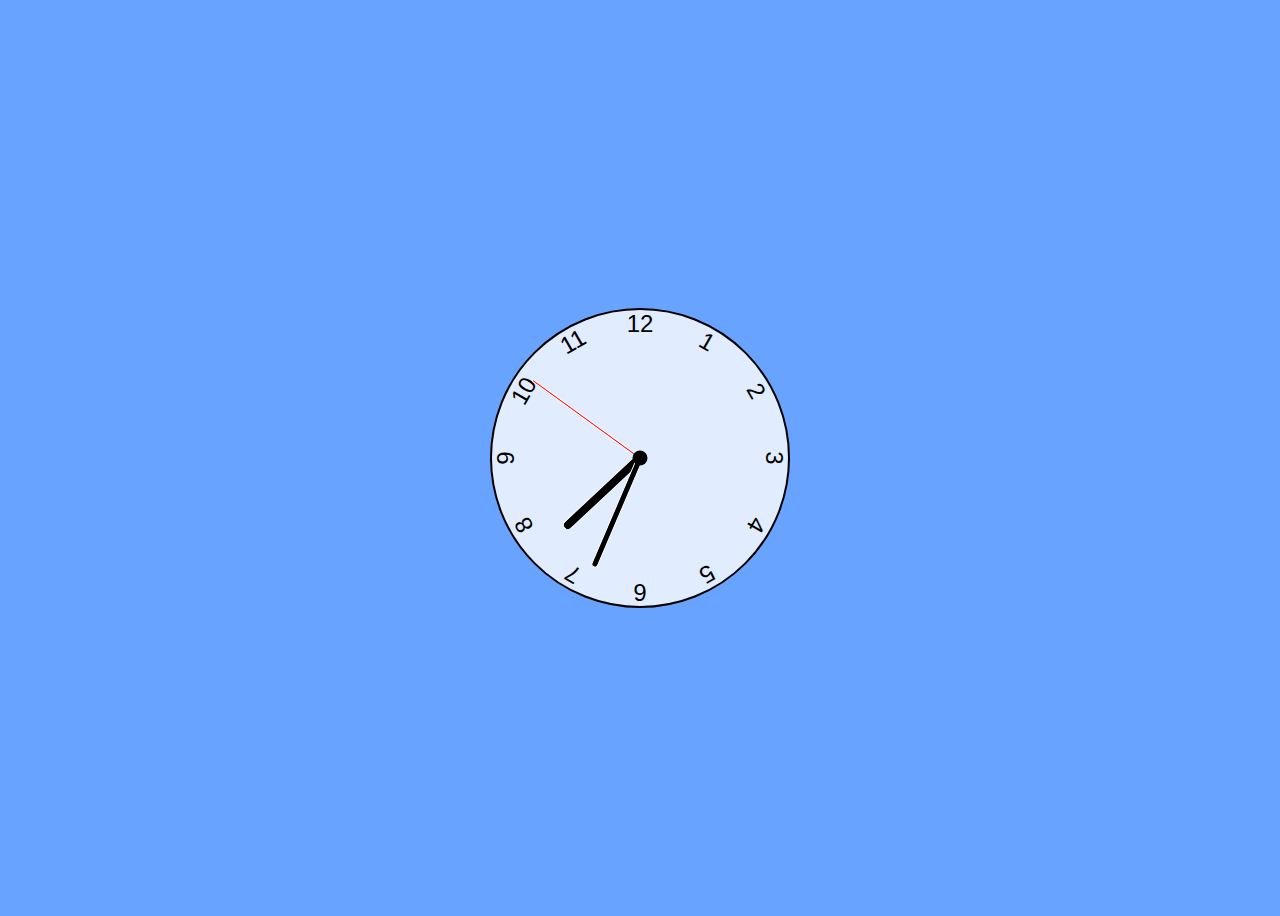
==== analoge.html @ dde0f770 "make analog clock functional" ====
<!DOCTYPE html>
<html lang="en">
<head>
    <meta charset="UTF-8">
    <meta http-equiv="X-UA-Compatible" content="IE=edge">
    <meta name="viewport" content="width=device-width, initial-scale=1.0">
    <title>Analog Clock</title>

    <link rel="stylesheet" href="asset/css/clock.css">
</head>
<body>
    <div class="clock">
        <div class="hand hour" data-hour-hand></div>
        <div class="hand minute" data-minute-hand></div>
        <div class="hand second" data-second-hand></div>
        <div class="number number1">1</div>
        <div class="number number2">2</div>
        <div class="number number3">3</div>
        <div class="number number4">4</div>
        <div class="number number5">5</div>
        <div class="number number6">6</div>
        <div class="number number7">7</div>
        <div class="number number8">8</div>
        <div class="number number9">9</div>
        <div class="number number10">10</div>
        <div class="number number11">11</div>
        <div class="number number12">12</div>

        <!-- <div class="hour">
            <div class="hr" id="hr"></div>
        </div>
        <div class="min">
            <div class="mn" id="mn"></div>
        </div>
        <div class="sec">
            <div class="sc" id="sc"></div>
        </div> -->
    </div>
    <script src="asset/js/clock.js"></script>
</body>
</html>
---- asset/css/clock.css ----
*, *::after, *::before {
    box-sizing: border-box;
    font-family: 'Franklin Gothic Medium',  sans-serif;
}
body{
    background: #68a4ff;
    display: flex;
    justify-content: center;
    align-items: center;
    min-height: 100vh;
    overflow: hidden;
}
.clock{
    width: 300px;
    height: 300px;
    background-color: rgba(255, 255, 255, .8);
    border-radius: 50%;
    border: 2px solid black;
    position: relative;
}
.clock .number{
    --rotation: 0;
    position: absolute;
    width: 100%;
    height: 100%;
    text-align: center;
    transform: rotate(var(--rotation));
    font-size: 1.5rem;
}
.clock .number1{ --rotation: 30deg;}
.clock .number2{ --rotation: 60deg;}
.clock .number3{ --rotation: 90deg;}
.clock .number4{ --rotation: 120deg;}
.clock .number5{ --rotation: 150deg;}
.clock .number6{ --rotation: 180deg;}
.clock .number7{ --rotation: 210deg;}
.clock .number8{ --rotation: 240deg;}
.clock .number9{ --rotation: 270deg;}
.clock .number10{ --rotation: 300deg;}
.clock .number11{ --rotation: 330deg;}

.clock .hand{
    --rotation: 0;
    position: absolute;
    bottom: 50%;
    left: 50%;
    background-color: black;
    border: 1px solid white;
    border-top-left-radius: 10px;
    border-top-right-radius: 10px;
    transform-origin: bottom;
    z-index: 10;
    transform: translateX(-50%)rotate(calc(var(--rotation) * 1deg));
}
.clock::after {
    content: '';
    position: absolute;
    background-color: black;
    z-index: 11;
    width: 15px;
    height: 15px;
    top: 50%;
    left: 50%;
    transform: translate(-50%, -50%);
    border-radius: 50%;
}

.clock .hand.second {
    width: 3px;
    height: 45%;
    background-color: red;
}
.clock .hand.minute{
    width: 7px;
    height: 40%;
    background-color: black;
}
.clock .hand.hour {
    width: 10px;
    height: 35%;
    background-color: black;
}

/* *{
    margin: 0;
    padding: 0;
    box-sizing: border-box;
}
body {
    display: flex;
    justify-content: center;
    align-items: center;
    min-height: 100vh;
    background: #68a4ff; 
}
.clock{
    width: 350px;
    height: 350px;
    display: flex;
    justify-content: center;
    align-items: center;
    background: #fff url(https://drive.google.com/file/d/1DBybco2DjKd4elgxZcJ8-zMRUF0ndIHW/view.png);
    background-size: cover;
    border-radius: 50%;
    border: 20px solid #fff;
    box-shadow: inset 0 0 30px rgba(0, 0, 0, .1),
                0 20px 20px rgba(0,0,0, .2),
                0 0 0 4px rgba(255,255, 255, 1);
}
.clock::before{
    content: '';
    position: absolute;
    width: 15px;
    height: 15px;
    background: #848484;
    border: 2px solid #fff;
    z-index: 100000;
    border-radius: 50%;
}
.hour,
.min,
.sec{
    position: absolute;
}
.hour, .hr{
    width: 160px;
    height: 160px;
}
.min, .mn{
    width: 190px;
    height: 190px;
}
.sec, .sc{
    width: 230px;
    height: 230px;
}
.hr,.mn,.sc{
    display: flex;
    justify-content: center;
    position: absolute;
    border-radius: 50%;
}
.hr::before{
    content: '';
    position: absolute;
    width: 8px;
    height: 80px;
    background: black;
    z-index: 10;
    border-radius: 6px 6px 0 0;
}
.mn::before{
    content: '';
    position: absolute;
    width: 4px;
    height: 90px;
    background: #d6d6d6;
    z-index: 11;
    border-radius: 6px 6px 0 0;
}
.sc::before{
    content: '';
    position: absolute;
    width: 2px;
    height: 155px;
    background: #ff6767;
    z-index: 12;
    border-radius: 6px 6px 0 0;
} */
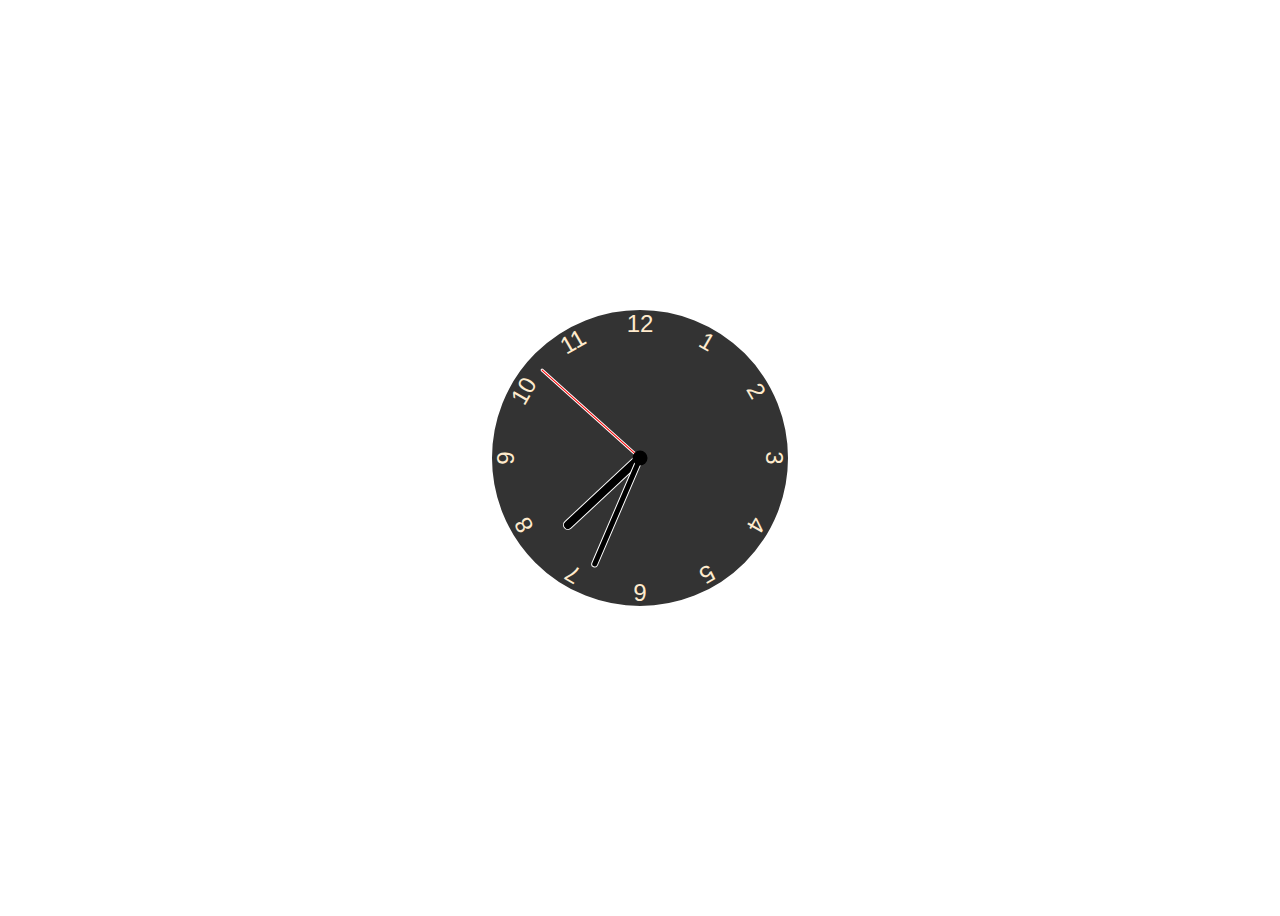
==== commit f81cf914: "working on gallery slide" ====
--- a/analoge.html
+++ b/analoge.html
@@ -26,15 +26,7 @@
         <div class="number number11">11</div>
         <div class="number number12">12</div>
 
-        <!-- <div class="hour">
-            <div class="hr" id="hr"></div>
-        </div>
-        <div class="min">
-            <div class="mn" id="mn"></div>
-        </div>
-        <div class="sec">
-            <div class="sc" id="sc"></div>
-        </div> -->
+        
     </div>
     <script src="asset/js/clock.js"></script>
 </body>
--- a/asset/css/clock.css
+++ b/asset/css/clock.css
@@ -3,7 +3,7 @@
     font-family: 'Franklin Gothic Medium',  sans-serif;
 }
 body{
-    background: #68a4ff;
+    background: white;
     display: flex;
     justify-content: center;
     align-items: center;
@@ -13,9 +13,9 @@
 .clock{
     width: 300px;
     height: 300px;
-    background-color: rgba(255, 255, 255, .8);
+    background-color: rgba(0, 0, 0, .8);
     border-radius: 50%;
-    border: 2px solid black;
+    border: 2px solid white;
     position: relative;
 }
 .clock .number{
@@ -23,6 +23,7 @@
     position: absolute;
     width: 100%;
     height: 100%;
+    color: blanchedalmond;
     text-align: center;
     transform: rotate(var(--rotation));
     font-size: 1.5rem;
@@ -80,90 +81,3 @@
     height: 35%;
     background-color: black;
 }
-
-/* *{
-    margin: 0;
-    padding: 0;
-    box-sizing: border-box;
-}
-body {
-    display: flex;
-    justify-content: center;
-    align-items: center;
-    min-height: 100vh;
-    background: #68a4ff; 
-}
-.clock{
-    width: 350px;
-    height: 350px;
-    display: flex;
-    justify-content: center;
-    align-items: center;
-    background: #fff url(https://drive.google.com/file/d/1DBybco2DjKd4elgxZcJ8-zMRUF0ndIHW/view.png);
-    background-size: cover;
-    border-radius: 50%;
-    border: 20px solid #fff;
-    box-shadow: inset 0 0 30px rgba(0, 0, 0, .1),
-                0 20px 20px rgba(0,0,0, .2),
-                0 0 0 4px rgba(255,255, 255, 1);
-}
-.clock::before{
-    content: '';
-    position: absolute;
-    width: 15px;
-    height: 15px;
-    background: #848484;
-    border: 2px solid #fff;
-    z-index: 100000;
-    border-radius: 50%;
-}
-.hour,
-.min,
-.sec{
-    position: absolute;
-}
-.hour, .hr{
-    width: 160px;
-    height: 160px;
-}
-.min, .mn{
-    width: 190px;
-    height: 190px;
-}
-.sec, .sc{
-    width: 230px;
-    height: 230px;
-}
-.hr,.mn,.sc{
-    display: flex;
-    justify-content: center;
-    position: absolute;
-    border-radius: 50%;
-}
-.hr::before{
-    content: '';
-    position: absolute;
-    width: 8px;
-    height: 80px;
-    background: black;
-    z-index: 10;
-    border-radius: 6px 6px 0 0;
-}
-.mn::before{
-    content: '';
-    position: absolute;
-    width: 4px;
-    height: 90px;
-    background: #d6d6d6;
-    z-index: 11;
-    border-radius: 6px 6px 0 0;
-}
-.sc::before{
-    content: '';
-    position: absolute;
-    width: 2px;
-    height: 155px;
-    background: #ff6767;
-    z-index: 12;
-    border-radius: 6px 6px 0 0;
-} */